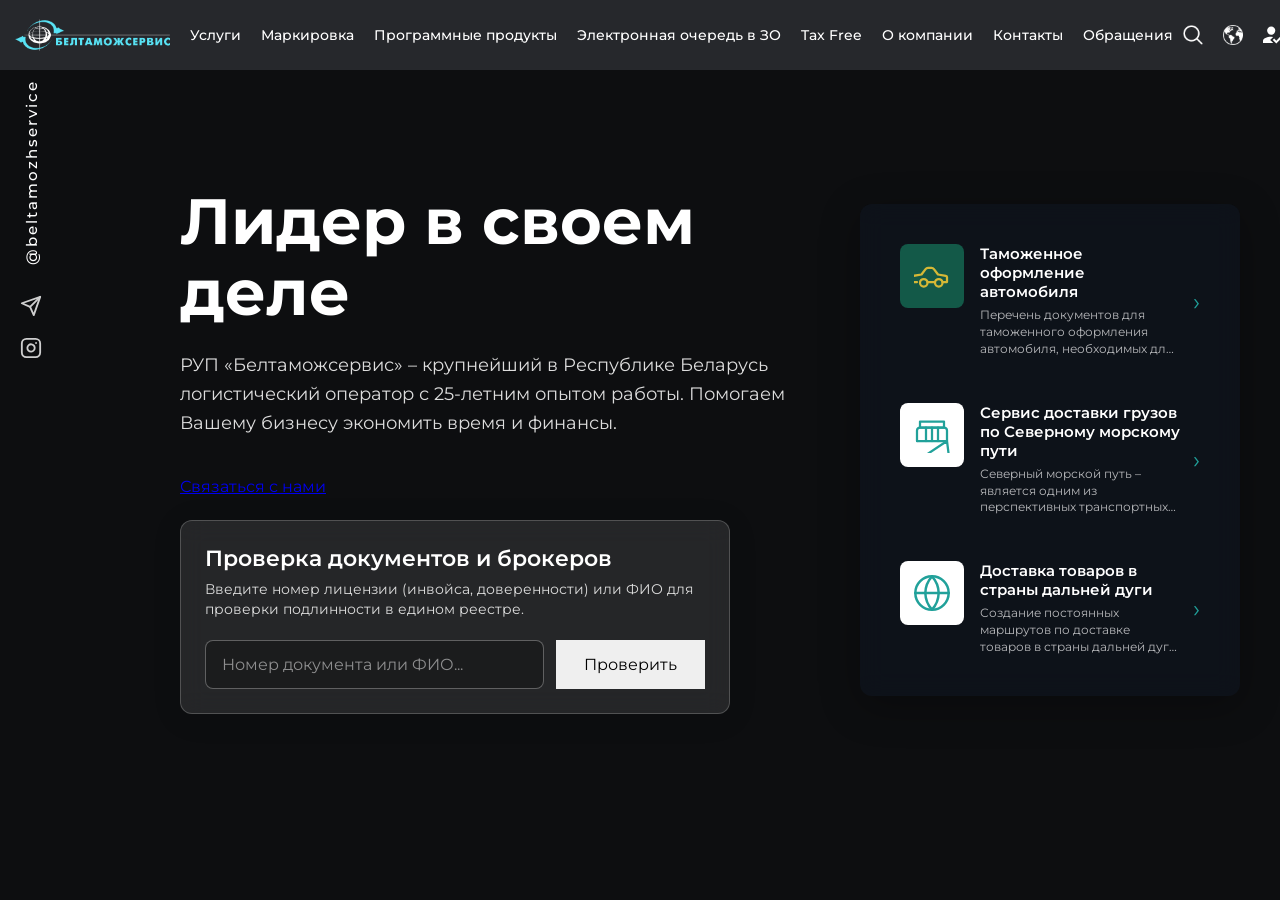
==== ru/index.html @ 21946d0a "Move website to /ru/ and add root redirect" ====
<!DOCTYPE html>
<html lang="ru">
<head>
    <meta charset="UTF-8">
    <meta name="viewport" content="width=device-width, initial-scale=1.0">
    <title>🥇 Логистический оператор №1 Белтаможсервис</title>
    <link rel="icon" href="/assets/favicon.ico">
    <link rel="preconnect" href="https://fonts.googleapis.com">
    <link rel="preconnect" href="https://fonts.gstatic.com" crossorigin>
    <link href="https://fonts.googleapis.com/css2?family=Montserrat:wght@400;500;700&display=swap" rel="stylesheet">
    <link rel="stylesheet" href="/style.css">
    <link href="https://fonts.googleapis.com/css2?family=Montserrat:wght@400;500;600;700&display=swap" rel="stylesheet">
</head>
<body>

    <header>
        <div class="header-container">
            <a href="https://declarant.by/ru/" class="logo">
                <img src="/assets/logo_ru.png" alt="Белтаможсервис">
            </a>

            <nav class="main-nav">
                <div class="dropdown-wrapper">
                    <a href="/ru/menutop/" class="nav-link">Услуги</a>
                    <div class="dropdown-menu">
                        <a href="https://declarant.by/ru/export/">Экспортные услуги</a>
                        <div class="nested-dropdown">
                            <a href="https://declarant.by/ru/logistics/">Логистические услуги</a>
                            <div class="submenu">
                                <a href="https://declarant.by/ru/logistics/freight/">Транспортно-экспедиционная деятельность</a>
                                <a href="https://declarant.by/ru/logistics/trade/">Торгово-логистическая деятельность</a>
                                <a href="https://declarant.by/ru/logistics/storage/">Складские услуги и тарифы</a>
                                <a href="https://declarant.by/ru/logistics/insurance/">Страхование</a>
                                <a href="https://declarant.by/upload/documents/%D0%9E%D1%84%D0%B5%D1%80%D1%82%D0%B0%20%D0%BD%D0%B0%20%D0%B7%D0%B0%D0%BA%D0%BB%D1%8E%D1%87%D0%B5%D0%BD%D0%B8%D0%B5%20%D1%81%D1%87%D0%B5%D1%82%D0%B0-%D0%B4%D0%BE%D0%B3%D0%BE%D0%B2%D0%BE%D1%80%D0%B0.docx">Оферта на заключение счета-договора</a>
                                <a href="https://declarant.by/ru/logistics/mark/">Маркировка</a>
                                <div style="height: 15px;"></div>
                                <a href="https://declarant.by/ru/services/auto/">Автомобильные перевозки</a>
                                <a href="https://declarant.by/ru/services/train/">Железнодорожные перевозки</a>
                                <a href="https://declarant.by/ru/services/avia/">Авиа перевозки</a>
                                <a href="https://declarant.by/ru/services/multimodal/">Мультимодальные перевозки</a>
                                <a href="https://declarant.by/ru/logistics/freight/container-trains/">Перевозки Беларусь — Китай — Беларусь</a>
                            </div>
                        </div>
                        <div class="nested-dropdown">
                            <a href="https://declarant.by/ru/customs/">Таможенные услуги</a>
                            <div class="submenu">
                                <a href="https://declarant.by/ru/logistics/customs/customs-declaration/">Таможенное декларирование</a>
                                <a href="https://declarant.by/ru/customs/epi/">Электронное предварительное информирование (ЭПИ)</a>
                                <a href="https://declarant.by/ru/customs/surety/">Предоставление обеспечения уплаты таможенных платежей</a>
                                <a href="https://declarant.by/ru/logistics/customs/recycling-collection/">Утилизационный сбор</a>
                                <a href="https://declarant.by/ru/logistics/customs/statistical-declaration/">Статистическое декларирование</a>
                                <a href="https://declarant.by/ru/customs/t1/">Предварительное уведомление таможенных органов стран ЕС/ЕАСТ</a>
                            </div>
                        </div>
                        <div class="nested-dropdown">
                            <a href="https://declarant.by/ru/software/">Программные продукты</a>
                            <div class="submenu">
                                <a href="https://declarant.by/ru/software/e-declarant/">КПП "е-Декларант"</a>
                                <a href="https://declarant.by/ru/software/sez/">АС "СЭЗ"</a>
                                <a href="https://declarant.by/ru/software/pto/">АРМ "ПТО"</a>
                                <a href="https://declarant.by/ru/software/bts-specialist/">АРМ "БТС: Специалист"</a>
                                <a href="https://declarant.by/ru/software/customs-carrier/">ПМ "Таможенный перевозчик"</a>
                                <a href="https://declarant.by/ru/software/form/">Заявка на приобретение ПО</a>
                                <a href="https://declarant.by/software-updates/">Обновления ПО</a>
                                <a href="https://declarant.by/ru/software/support/">Техническая поддержка</a>
                            </div>
                        </div>
                        <a href="https://declarant.by/eseal/pay/">Навигационные пломбы</a>
                        <div class="nested-dropdown">
                            <a href="https://declarant.by/ru/menutop/serv/">Мониторинг событий</a>
                            <div class="submenu">
                                <a href="https://declarant.by/ru/logistics/recoupling-info/">Загруженность мест перецепки</a>
                                <a href="https://mon.declarant.by/vpto">Этапы оформления ВПТО</a>
                                <a href="https://mon.declarant.by/svh">Этапы оформления СВХ, мониторинг ТС в ЗТК</a>
                                <a href="https://mon.declarant.by/vpto">Размер очереди на ВПТО</a>
                                <a href="https://mon.declarant.by/rpto">Размер очереди на РПТО</a>
                                <a href="https://mon.declarant.by/zone">Очереди в Зонах ожидания</a>
                                <a href="https://mon.declarant.by/cars">Мониторинг легковых ТС в ЗТК</a>
                                <a href="https://mon.declarant.by/container">Статус контейнера</a>
                            </div>
                        </div>
                        <a href="https://declarant.by/upload/documents/price_17.02.2025.pdf">Дополнительные услуги</a>
                        <div class="nested-dropdown">
                            <a href="https://declarant.by/ru/services/">Сервисные услуги</a>
                            <div class="submenu">
                                <a href="https://palanez.by/">Кафе 'Паланэз'</a>
                                <a href="https://declarant.by/ru/services/cafe/">Сеть кафе</a>
                                <a href="https://declarant.by/ru/services/brest/">Гостиница «Белтаможсервис Брест»</a>
                            </div>
                        </div>
                        <a href="https://declarant.by/ru/services/import-alcohol/">Импорт алкоголя</a>
                        <div class="nested-dropdown">
                            <a href="https://declarant.by/ru/services/retail/">Розничная торговля</a>
                            <div class="submenu">
                                <a href="https://declarant.by/ru/services/coupon-policy">Подарочный сертификат</a>
                                <a href="https://declarant.by/ru/services/loyalty-program">Программа лояльности</a>
                                <a href="https://declarant.by/upload/service/Marriage.pdf">Критерии отбора поставщиков</a>
                            </div>
                        </div>
                        <a href="https://declarant.by/ru/logistika/">Издательская деятельность</a>
                        <a href="https://declarant.by/ru/logistics/recoupling/">Перецепка/перегрузка грузов</a>
                        <a href="https://declarant.by/ru/evi/">ЭПТС</a>
                    </div>
                </div>
                <a href="/ru/logistics/mark/" class="nav-link">Маркировка</a>
                <div class="dropdown-wrapper">
                    <a href="/ru/software/" class="nav-link">Программные продукты</a>
                    <div class="dropdown-menu">
                        <a href="https://declarant.by/ru/software/e-declarant/">КПП "е-Декларант"</a>
                        <a href="https://declarant.by/ru/software/sez/">АС "СЭЗ"</a>
                        <a href="https://declarant.by/ru/software/pto/">АРМ "ПТО"</a>
                        <a href="https://declarant.by/ru/software/bts-specialist/">АРМ "БТС: Специалист"</a>
                        <a href="https://declarant.by/ru/software/customs-carrier/">ПМ "Таможенный перевозчик"</a>
                        <a href="https://declarant.by/ru/software/form/">Заявка на приобретение ПО</a>
                        <a href="https://declarant.by/software-updates/">Обновления ПО</a>
                        <a href="https://declarant.by/ru/software/support/">Техническая поддержка</a>
                    </div>
                </div>
                <a href="https://declarant.by/ru/belarusborder" class="nav-link">Электронная очередь в ЗО</a>
                <div class="dropdown-wrapper">
                    <a href="/ru/tax-free/" class="nav-link">Tax Free</a>
                    <div class="dropdown-menu">
                        <a href="https://declarant.by/ru/tax-free/">О Tax Free</a>
                        <a href="https://declarant.by/ru/tax-free/shops">Магазины</a>
                        <a href="https://declarant.by/ru/tax-free/business">Tax Free для бизнеса</a>
                        <a href="https://declarant.by/ru/tax-free/shoping">Tax Free для покупателей</a>
                        <a href="https://declarant.by/ru/tax-free/faq">Вопросы по Tax Free</a>
                    </div>
                </div>
                <div class="dropdown-wrapper">
                    <a href="/ru/" class="nav-link">О компании</a>
                    <div class="dropdown-menu">
                        <div class="nested-dropdown">
                            <a href="https://declarant.by/ru/about-company/">Компания сегодня</a>
                            <div class="submenu">
                                <a href="https://declarant.by/ru/about-company/projects/">Успешные проекты</a>
                            </div>
                        </div>
                        <a href="https://declarant.by/ru/about-company/history/">История РУП «Белтаможсервис»</a>
                        <a href="https://declarant.by/ru/news/">Новости и события</a>
                        <div class="nested-dropdown">
                            <a href="https://declarant.by/ru/about-company/guide/">Руководство</a>
                            <div class="submenu">
                                <a href="https://declarant.by/ru/appeals/schedule/">График личного приема</a>
                            </div>
                        </div>
                        <div class="nested-dropdown">
                            <a href="https://declarant.by/ru/about-company/branches/">Филиалы</a>
                            <div class="submenu">
                                <a href="https://declarant.by/ru/about-company/branches/brest/">Брестский филиал</a>
                                <a href="https://declarant.by/ru/about-company/branches/vitebsk/">Витебский филиал</a>
                                <a href="https://declarant.by/ru/about-company/branches/gomel/">Гомельский филиал</a>
                                <a href="https://declarant.by/ru/about-company/branches/grodno/">Гродненский филиал</a>
                                <a href="https://declarant.by/ru/about-company/branches/minsk/">Минский филиал</a>
                                <a href="https://declarant.by/ru/about-company/branches/mogilev/">Могилевский филиал</a>
                                <a href="https://declarant.by/ru/about-company/branches/digitalization-office/">Офис цифровизации</a>
                                <a href="https://declarant.by/ru/about-company/branches/logistics/">Офис логистики</a>
                            </div>
                        </div>
                        <a href="https://declarant.by/ru/about-company/press/">Взаимодействие со СМИ</a>
                        <a href="https://declarant.by/ru/certificates">Сертификаты</a>
                        <a href="https://declarant.by/ru/about-company/internship/">Организация практики</a>
                        <a href="https://declarant.by/ru/career/">Вакансии</a>
                        <a href="https://declarant.by/ru/about-company/brandbook/">Фирменный стиль</a>
                        <a href="https://declarant.by/ru/music/">Официальный гимн РУП «Белтаможсервис»</a>
                        <a href="https://declarant.by/ru/trade-union/">Профсоюз работников РУП «Белтаможсервис»</a>
                        <a href="https://declarant.by/ru/ideological-work/">Идеологическая работа</a>
                        <a href="https://declarant.by/ru/about-company/labor-protection/">Охрана труда</a>
                    </div>
                </div>
                <div class="dropdown-wrapper">
                    <a href="/ru/contacts/" class="nav-link">Контакты</a>
                    <div class="dropdown-menu">
                        <a href="https://declarant.by/ru/about-company/contacts/">Центральный аппарат</a>
                        <div class="nested-dropdown">
                            <a href="https://declarant.by/ru/about-company/branches/">Филиалы</a>
                            <div class="submenu">
                                <a href="https://declarant.by/ru/about-company/branches/brest/">Брестский филиал</a>
                                <a href="https://declarant.by/ru/about-company/branches/vitebsk/">Витебский филиал</a>
                                <a href="https://declarant.by/ru/about-company/branches/gomel/">Гомельский филиал</a>
                                <a href="https://declarant.by/ru/about-company/branches/grodno/">Гродненский филиал</a>
                                <a href="https://declarant.by/ru/about-company/branches/minsk/">Минский филиал</a>
                                <a href="https://declarant.by/ru/about-company/branches/mogilev/">Могилевский филиал</a>
                                <a href="https://declarant.by/ru/about-company/branches/digitalization-office/">Офис цифровизации</a>
                                <a href="https://declarant.by/ru/about-company/branches/logistics/">Офис логистики</a>
                            </div>
                        </div>
                    </div>
                </div>
                <div class="dropdown-wrapper">
                    <a href="/ru/appeals/" class="nav-link">Обращения</a>
                    <div class="dropdown-menu">
                        <a href="https://declarant.by/ru/appeals/to-beltamozhservice/">Обратиться в РУП «Белтаможсервис»</a>
                        <a href="https://declarant.by/ru/appeals/rules/">Порядок подачи и рассмотрения обращений</a>
                        <a href="https://declarant.by/ru/appeals/online-rules/">Порядок подачи и рассмотрения электронных обращений</a>
                        <a href="https://declarant.by/ru/appeals/schedule/">График личного приема</a>
                        <a href="https://declarant.by/ru/appeals/adm-procedures/">Административные процедуры</a>
                        <a href="https://declarant.by/ru/appeals/helpline/">Телефон доверия</a>
                        <a href="https://declarant.by/ru/appeals/worksheet/">Анкета клиента РУП «Белтаможсервис»</a>
                    </div>
                </div>
            </nav>

            <div class="header-right">
                <img class="icon" src="/assets/search.png" alt="Search">
                <img class="icon" src="/assets/languages.png" alt="Language">
                <img class="icon" src="/assets/userLogin.svg" alt="User">
                <div class="dropdown-wrapper">
                    <div class="hotline-wrapper nav-link" style="padding: 10px 0; display: flex; align-items: center; gap: 8px;">
                        <a class="hotline" href="tel:197" style="text-decoration: none;">
                            <img src="/assets/phone.svg" alt="Phone" style="filter:none;">
                            <span class="phone-number">197</span>
                        </a>
                        <span class="more-options">
                            Ещё <img src="/assets/down.svg" class="down-arrow" alt="More">
                        </span>
                    </div>
                    
                    <div class="dropdown-menu hotline-dropdown">
                        <p class="hotline-title">Международный номер :</p>
                        <a href="tel:+375339111197" class="hotline-main-number">+375 33 911 11 97</a>
                        
                        <div class="hotline-social">
                            <div class="social-icon whatsapp">
                                <img src="https://cdn.jsdelivr.net/npm/simple-icons@v11/icons/whatsapp.svg" alt="WhatsApp">
                            </div>
                            <a href="https://api.whatsapp.com/send/?phone=375339111197&text&type=phone_number&app_absent=0" target="_blank">+375 33 911 11 97</a>
                        </div>
                        
                        <div class="hotline-social">
                            <div class="social-icon viber">
                                <img src="https://cdn.jsdelivr.net/npm/simple-icons@v11/icons/viber.svg" alt="Viber">
                            </div>
                            <a href="viber://chat?number=%2B375339111197">+375 33 911 11 97</a>
                        </div>
                    </div>
                </div>
            </div>
        </div>
    </header>

    <main class="hero">
        <video class="hero-video-bg" autoplay loop muted playsinline>
            <source src="/assets/bg-video.mp4" type="video/mp4">
        </video>
        <div class="left-sidebar">
            <a href="https://www.instagram.com/beltamozhservice/" target="_blank" class="handle">@beltamozhservice</a>
            <div class="socials">
                <a href="https://t.me/beltamozhservice" target="_blank" title="Telegram">
                    <svg width="22" height="22" viewBox="0 0 24 24" fill="none" stroke="currentColor" stroke-width="2" stroke-linecap="round" stroke-linejoin="round" style="color: white;"><line x1="22" y1="2" x2="11" y2="13"></line><polygon points="22 2 15 22 11 13 2 9 22 2"></polygon></svg>
                </a>
                <a href="https://instagram.com/beltamozhservice" target="_blank" title="Instagram">
                    <svg width="22" height="22" viewBox="0 0 24 24" fill="none" stroke="currentColor" stroke-width="2" stroke-linecap="round" stroke-linejoin="round" style="color: white;"><rect x="2" y="2" width="20" height="20" rx="5" ry="5"></rect><path d="M16 11.37A4 4 0 1 1 12.63 8 4 4 0 0 1 16 11.37z"></path><line x1="17.5" y1="6.5" x2="17.51" y2="6.5"></line></svg>
                </a>
            </div>
        </div>

        <div class="hero-content">
            <div class="hero-text">
                <h1>Лидер в своем деле</h1>
                <p>РУП «Белтаможсервис» – крупнейший в Республике Беларусь логистический оператор с 25-летним опытом работы. Помогаем Вашему бизнесу экономить время и финансы.</p>
                <a href="#" class="btn-primary" style="margin-bottom: 24px;">Связаться с нами</a>
                
                <!-- Виджет проверки брокеров -->
                <div class="broker-verification-widget">
                    <h3>Проверка документов и брокеров</h3>
                    <p>Введите номер лицензии (инвойса, доверенности) или ФИО для проверки подлинности в едином реестре.</p>
                    <div class="search-box">
                        <input type="text" id="brokerSearchInput" placeholder="Номер документа или ФИО...">
                        <button id="brokerSearchBtn" class="btn-primary">Проверить</button>
                    </div>
                    <div id="brokerSearchResult" class="search-result hidden">
                        <!-- JS будет вставлять сюда данные -->
                    </div>
                </div>
            </div>

            <div class="right-panel">
                <a href="https://declarant.by/ru/news/perechen-dokumentov-dlya-tamozhennogo-oformleniya-avtomobilya-neobkhodimykh-dlya-predostavleniya-fiz3312/" target="_blank" class="news-item" style="position: relative;">
                    <div style="background:#135948; width: 64px; height: 64px; border-radius: 8px; flex-shrink: 0; display:flex; align-items:center; justify-content:center;">
                        <svg width="36" height="36" viewBox="0 0 24 24" fill="none" stroke="#d5b836" stroke-width="1.5" stroke-linecap="round" stroke-linejoin="round"><path d="M14 16H9"></path><path d="M19 16h3v-3.15a1 1 0 0 0-.84-.99L16 11l-2.7-3.6a2 2 0 0 0-1.6-.8H9.3a2 2 0 0 0-1.6.8L5 11l-5.16.86a1 1 0 0 0-.84.99V16h3"></path><circle cx="6.5" cy="16.5" r="2.5"></circle><circle cx="16.5" cy="16.5" r="2.5"></circle></svg>
                    </div>
                    <div class="news-content" style="padding-right: 20px;">
                        <h5>Таможенное оформление автомобиля</h5>
                        <p>Перечень документов для таможенного оформления автомобиля, необходимых для предоставления физическим лицом в таможенные органы...</p>
                    </div>
                    <div style="position: absolute; right: 10px; color: #21A19A; font-size: 24px; top: 50%; transform: translateY(-50%);">&rsaquo;</div>
                </a>
                <a href="https://declarant.by/ru/news/novyy-logisticheskiy-servis-dostavki-gruzov-po-severnomu-morskomu-puti/" target="_blank" class="news-item" style="position: relative;">
                    <div style="background:#fff; width: 64px; height: 64px; border-radius: 8px; flex-shrink: 0; display:flex; align-items:center; justify-content:center;">
                        <svg width="36" height="36" viewBox="0 0 24 24" fill="none" stroke="#21A19A" stroke-width="1.5" stroke-linecap="round" stroke-linejoin="round"><path d="M22 16V9a2 2 0 0 0-2-2H4a2 2 0 0 0-2 2v7"></path><path d="M22 16-2 0 4 6h16l4-6z" transform="matrix(1 0 0 -1 0 32)"></path><path d="M12 7v9"></path><path d="M8 7v9"></path><path d="M16 7v9"></path><rect x="4" y="3" width="16" height="4"></rect><path d="M2 16h20"></path></svg>
                    </div>
                    <div class="news-content" style="padding-right: 20px;">
                        <h5>Сервис доставки грузов по Северному морскому пути</h5>
                        <p>Северный морской путь – является одним из перспективных транспортных коридоров.</p>
                    </div>
                    <div style="position: absolute; right: 10px; color: #21A19A; font-size: 24px; top: 50%; transform: translateY(-50%);">&rsaquo;</div>
                </a>
                <a href="https://declarant.by/ru/news/dostavka-tovarov-v-strany-dalney-dugi/" target="_blank" class="news-item" style="position: relative;">
                    <div style="background:#fff; width: 64px; height: 64px; border-radius: 8px; flex-shrink: 0; display:flex; align-items:center; justify-content:center;">
                        <svg width="40" height="40" viewBox="0 0 24 24" fill="none" stroke="#21A19A" stroke-width="1.5" stroke-linecap="round" stroke-linejoin="round"><circle cx="12" cy="12" r="10"></circle><line x1="2" y1="12" x2="22" y2="12"></line><path d="M12 2a15.3 15.3 0 0 1 4 10 15.3 15.3 0 0 1-4 10 15.3 15.3 0 0 1-4-10 15.3 15.3 0 0 1 4-10z"></path></svg>
                    </div>
                    <div class="news-content" style="padding-right: 20px;">
                        <h5>Доставка товаров в страны дальней дуги</h5>
                        <p>Создание постоянных маршрутов по доставке товаров в страны дальней дуги – приоритетная задача для РУП «Белтаможсервис».</p>
                    </div>
                    <div style="position: absolute; right: 10px; color: #21A19A; font-size: 24px; top: 50%; transform: translateY(-50%);">&rsaquo;</div>
                </a>
            </div>
        </div>
    </main>

</body>

    <script type="module">
        import { createClient } from 'https://cdn.jsdelivr.net/npm/@supabase/supabase-js/+esm'
        
        const supabaseUrl = 'https://qthxixwjgqlkuofzmdxn.supabase.co';
        const supabaseKey = 'sb_publishable_j7sWRmHAuGy-5b4NklQUYQ_M9SRhXYc'; // Используется только публичный ключ для фронтенда
        
        const supabase = createClient(supabaseUrl, supabaseKey);

        document.getElementById('brokerSearchBtn').addEventListener('click', async () => {
            const query = document.getElementById('brokerSearchInput').value.trim();
            const resultDiv = document.getElementById('brokerSearchResult');
            
            if (!query) return;

            // Показываем прелоадер
            resultDiv.classList.remove('hidden', 'success', 'error');
            resultDiv.innerHTML = '<p style="color: rgba(255,255,255,0.7);">Поиск в защищенном реестре...</p>';

            try {
                // === РЕАЛЬНАЯ ЛОГИКА SUPABASE ===
                // Запрашиваем из таблицы 'brokers' (Вам нужно будет создать эту таблицу в Supabase)
                const { data, error } = await supabase
                    .from('brokers')
                    .select('*')
                    .or(`full_name.ilike.%${query}%,license_number.eq.${query}`);
                
                if (error) {
                    console.error("Ошибка Supabase:", error);
                    throw error;
                }

                if (data && data.length > 0) {
                    // Берем первый найденный результат
                    const record = data[0];
                    
                    // Меняем 2031 год на 2027 только для отображения на сайте
                    let displayDate = record.valid_until || '—';
                    if (displayDate !== '—') {
                        // Заменяем 2031 и любые другие случайные годы на 2027, или жестко "2031" на "2027"
                        displayDate = displayDate.replace('2031', '2027');
                    }

                    resultDiv.classList.add('success');
                    resultDiv.innerHTML = `
                        <div class="result-field"><span>Статус документа:</span> <span class="status-badge status-active">Действителен</span></div>
                        <div class="result-field"><span>ФИО:</span> <strong>${record.full_name || '—'}</strong></div>
                        <div class="result-field"><span>Номер лицензии:</span> <strong>${record.license_number || '—'}</strong></div>
                        <div class="result-field"><span>Действительна до:</span> <strong>${displayDate}</strong></div>
                    `;
                } else {
                    // ЕСЛИ ДОКУМЕНТ НЕ НАЙДЕН
                    resultDiv.classList.add('error');
                    resultDiv.innerHTML = `
                        <div class="result-field"><strong>❌ Документ не обнаружен</strong></div>
                        <p style="margin-top: 8px; color: rgba(255,255,255,0.7); font-size: 13px;">Проверьте правильность введенных данных. Если генерация проводилась через бота только что, данные появятся в течение пары минут.</p>
                    `;
                }
            } catch (err) {
                // Обработка ошибки
                resultDiv.classList.add('error');
                resultDiv.innerHTML = `
                    <div class="result-field"><strong>⚠️ Ошибка подключения к реестру</strong></div>
                    <p style="margin-top: 8px; color: rgba(255,255,255,0.7); font-size: 13px;">Пожалуйста, попробуйте повторить попытку позже.</p>
                `;
            }
        });
    </script>
</html>
---- style.css ----
/* Reset and Base Styles */
* {
    margin: 0;
    padding: 0;
    box-sizing: border-box;
    font-family: 'Montserrat', sans-serif;
}

body {
    background-color: #f7f7f7;
    overflow-x: hidden;
}

/* Header */
header {
    position: absolute;
    top: 0;
    left: 0;
    width: 100%;
    z-index: 1000;
    background: rgba(43, 45, 50, 0.85); /* В оригинале темный полупрозрачный фон */
    border-bottom: none;
}

.header-container {
    max-width: 100%; /* Делаем шапку на всю ширину страницы */
    margin: 0 auto;
    padding: 10px 15px; /* Придвигаем логотип к самому краю */
    display: flex;
    justify-content: space-between;
    align-items: center;
}

.logo {
    display: flex;
    align-items: center;
    text-decoration: none;
}

.logo img {
    height: 32px; /* Уменьшил логотип чуть-чуть, чтобы он был гармоничным */
    width: auto;
}

.main-nav {
    display: flex;
    gap: 0; /* Убрал зазор между кнопками */
    flex-wrap: nowrap;
    margin-left: 10px; /* Сделал левее к логотипу */
    margin-right: auto;
}

.main-nav .nav-link {
    color: #fff;
    text-decoration: none;
    font-size: 14px;
    font-weight: 500;
    text-transform: none;
    transition: background-color 0.2s, color 0.2s;
    letter-spacing: normal;
    white-space: nowrap;
    padding: 12px 10px; /* Сделал 'кучнее', уменьшив горизонтальный padding */
    border-radius: 2px; /* Еле заметное скругление, чтобы не было совсем рубленым */
}

.main-nav .nav-link:hover {
    background-color: #d1d5d8; /* Светло-серый фон как в оригинале */
    color: #1A1D20; /* Текст становится темным */
}

/* Dropdown Menu Styles */
.dropdown-wrapper {
    position: relative;
    display: flex;
    align-items: stretch;
}

.dropdown-menu {
    display: none;
    position: absolute;
    top: 100%;
    left: 0;
    background-color: #2B2D32; /* Тёмно-серый фон как на скриншоте */
    min-width: 250px;
    box-shadow: 0 10px 30px rgba(0, 0, 0, 0.4);
    border-radius: 4px;
    padding: 10px 0;
    flex-direction: column;
    z-index: 1001; /* Поверх всего */
}

.dropdown-wrapper:hover .dropdown-menu {
    display: flex;
}

.dropdown-menu a {
    color: #fff;
    text-decoration: none;
    font-size: 14px;
    padding: 12px 20px;
    transition: background-color 0.2s, color 0.2s;
    font-weight: 400; /* В самом меню шрифт светлее, чем в шапке */
    display: block; /* Ensure it takes full width */
}

/* Изменяем ховер дропдаунов, чтобы он был светло-серым с темным текстом как на скрине */
.dropdown-menu a:hover,
.nested-dropdown:hover > a {
    background-color: #d1d5d8;
    color: #1A1D20;
}

/* Nested Dropdown Styles */
.nested-dropdown {
    position: relative;
    display: block;
}

.submenu {
    display: none;
    position: absolute;
    top: 0;
    left: 100%; /* Выезжает вправо от родительского меню */
    background-color: #2B2D32;
    min-width: 380px; /* Сделал шире, так как текст длинный */
    box-shadow: 0 10px 30px rgba(0, 0, 0, 0.4);
    border-radius: 4px;
    padding: 10px 0;
    flex-direction: column;
    z-index: 1005;
}

.nested-dropdown:hover .submenu {
    display: flex;
}

/* Hotline Dropdown Styles */
.hotline-dropdown {
    right: 0;
    left: auto; /* Прижимаем к правому краю, чтобы не вылезло за экран */
    padding: 16px 20px; /* Уменьшил фон (окошко) */
    min-width: 260px; /* Сделал окно у́же */
    cursor: default;
}

.hotline-title {
    color: #fff;
    font-size: 14px;
    margin-bottom: 10px;
    font-weight: 500;
}

.hotline-main-number {
    color: #fff;
    font-size: 40px; /* Увеличил верхний номер в выпадающем окне */
    font-weight: 700;
    margin-bottom: 24px;
    text-decoration: none;
    display: block;
    transition: color 0.2s;
}

.hotline-main-number:hover {
    color: #58E3F5;
}

.hotline-social {
    display: flex;
    align-items: center;
    gap: 15px;
    margin-bottom: 16px;
}

.hotline-social:last-child {
    margin-bottom: 0;
}

.hotline-social a {
    padding: 0 !important; /* Убираем стандартные отступы для ссылок в этом меню */
    background: transparent !important;
    font-size: 15px;
    font-weight: 400;
    transition: color 0.2s;
}

.hotline-dropdown a:hover {
    background-color: transparent !important; /* Убираем серый фон при наведении */
    color: #58E3F5 !important; /* Цвет как у 197 */
}

.social-icon {
    width: 24px;
    height: 24px;
    border-radius: 4px;
    display: flex;
    align-items: center;
    justify-content: center;
}

.social-icon.whatsapp {
    background-color: #25D366;
}

.social-icon.viber {
    background-color: #7360F2;
}

.social-icon img {
    filter: invert(1);
    width: 14px;
    height: 14px;
}

.header-right {
    display: flex;
    align-items: center;
    gap: 20px; 
}

.icon {
    width: 20px;
    height: 20px;
    filter: brightness(0) invert(1);
    cursor: pointer;
}

.hotline-wrapper {
    display: flex;
    align-items: center;
    gap: 12px; /* Чуть увеличил расстояние до Ещё */
}

.hotline {
    display: flex;
    align-items: center;
    gap: 8px; /* Расстояние между трубкой и цифрой */
    text-decoration: none;
}

.hotline img {
    width: 18px; /* Вернул прежний размер трубке */
    height: auto;
}

.phone-number {
    color: #58E3F5; 
    font-size: 30px; /* Вернул прежний размер номеру 197 */
    font-weight: 700;
    line-height: 1;
}

.more-options {
    color: #fff;
    font-size: 14px; /* Как в оригинале, размер "Ещё" такой же как у меню */
    display: flex;
    align-items: center;
    gap: 5px;
    cursor: pointer;
}

.down-arrow {
    width: 10px;
    filter: brightness(0) invert(1);
}

/* Hero Section */
.hero {
    position: relative;
    height: 100vh;
    min-height: 700px;
    display: flex;
    align-items: center;
    background-color: #1A1D20; /* Цвет-заглушка пока грузится видео */
    overflow: hidden; /* Чтобы видео не вылезало за края */
}

.hero-video-bg {
    position: absolute;
    top: 0;
    left: 0;
    width: 100%;
    height: 100%;
    object-fit: cover;
    z-index: 0;
}

.hero::after {
    content: '';
    position: absolute;
    top: 0;
    left: 0;
    right: 0;
    bottom: 0;
    background: rgba(0, 0, 0, 0.5); /* Темный оверлей для читаемости */
    z-index: 1;
}

.hero-content {
    position: relative;
    z-index: 2;
    max-width: 1520px;
    margin: 0 auto;
    padding: 0 40px;
    padding-left: 180px; /* Сдвигаем вправо из-за сайдбара */
    display: flex;
    justify-content: space-between;
    align-items: center;
    width: 100%;
}

.hero-text {
    max-width: 650px;
}

.hero-text h1 {
    font-size: 64px;
    color: #fff;
    margin-bottom: 24px;
    line-height: 1.1;
}

.hero-text p {
    font-size: 18px;
    color: #ddd;
    margin-bottom: 40px;
    line-height: 1.6;
}

.contact-btn {
    display: inline-block;
    background-color: #58E3F5;
    color: #1A1D20;
    text-decoration: none;
    padding: 12px 30px;
    font-size: 16px;
    font-weight: 600; /* В Montserrat полужирный смотрится лучше */
    border-radius: 4px; /* Чуть скруглил кнопку, как в оригинале */
    transition: background-color 0.3s;
}

.contact-btn:hover {
    background-color: #ffffff;
    transform: translateY(-2px);
    box-shadow: 0 5px 15px rgba(89, 199, 212, 0.4);
}

/* Left Sidebar */
.left-sidebar {
    position: absolute;
    left: 20px;
    top: 80px; /* Чуть опустили, чтобы не пересекало линию шапки */
    z-index: 10;
    display: flex;
    flex-direction: column;
    align-items: center;
    gap: 30px;
}

.left-sidebar .handle {
    color: #fff;
    font-size: 15px;
    letter-spacing: 2px;
    writing-mode: vertical-rl;
    transform: rotate(180deg);
    white-space: nowrap;
    text-transform: lowercase;
    font-weight: 500;
    text-decoration: none;
    transition: color 0.3s ease;
}

.left-sidebar .handle:hover {
    color: #58E3F5;
}

.socials {
    display: flex;
    flex-direction: column;
    gap: 20px;
}

.socials a {
    display: flex;
    align-items: center;
    justify-content: center;
    text-decoration: none;
}

.socials svg {
    opacity: 0.8;
    transition: opacity 0.3s, transform 0.3s;
    cursor: pointer;
}

.socials svg:hover {
    opacity: 1;
    transform: scale(1.1);
}

/* Right Panel */
.right-panel {
    width: 380px;
    background: rgba(15, 20, 30, 0.7);
    backdrop-filter: blur(12px);
    border-radius: 12px;
    padding: 30px;
    display: flex;
    flex-direction: column;
    gap: 25px;
    box-shadow: 0 10px 40px rgba(0,0,0,0.3);
}

.news-item {
    display: flex;
    gap: 16px;
    color: #fff;
    text-decoration: none;
    transition: transform 0.3s, background 0.3s;
    padding: 10px;
    border-radius: 8px;
}

.news-item:hover {
    transform: translateX(-5px);
    background: rgba(255,255,255,0.1);
}

.news-item img {
    width: 64px;
    height: 64px;
    border-radius: 8px;
    object-fit: cover;
}

.news-content h5 {
    font-size: 15px;
    font-weight: 600;
    margin-bottom: 6px;
    color: #fff;
}

.news-content p {
    font-size: 12px;
    color: #aaa;
    line-height: 1.4;
    display: -webkit-box;
    -webkit-line-clamp: 3;
    -webkit-box-orient: vertical;
    overflow: hidden;
    color: rgba(255, 255, 255, 0.7);
}

/* =========================================
   WIDGET ПРОВЕРКИ БРОКЕРОВ (SUPABASE)
   ========================================= */

.broker-verification-widget {
    margin-top: 24px;
    background: rgba(255, 255, 255, 0.1);
    backdrop-filter: blur(12px);
    -webkit-backdrop-filter: blur(12px);
    border: 1px solid rgba(255, 255, 255, 0.2);
    border-radius: 12px;
    padding: 24px;
    color: #fff;
    max-width: 550px;
    box-shadow: 0 4px 30px rgba(0, 0, 0, 0.1);
}

.broker-verification-widget h3 {
    margin: 0 0 8px 0;
    font-size: 22px;
    font-weight: 600;
    color: #fff;
}

.broker-verification-widget p {
    font-size: 14px;
    color: #ddd;
    margin-bottom: 20px;
    line-height: 1.4;
}

.search-box {
    display: flex;
    gap: 12px;
}

.search-box input {
    flex: 1;
    padding: 14px 16px;
    border-radius: 8px;
    border: 1px solid rgba(255, 255, 255, 0.3);
    background: rgba(0, 0, 0, 0.25);
    color: #fff;
    font-size: 16px;
    font-family: inherit;
    outline: none;
    transition: all 0.3s ease;
}

.search-box input::placeholder {
    color: rgba(255, 255, 255, 0.5);
}

.search-box input:focus {
    border-color: #58E3F5;
    background: rgba(0, 0, 0, 0.4);
    box-shadow: 0 0 0 3px rgba(88, 227, 245, 0.2);
}

.search-box button {
    cursor: pointer;
    border: none;
    font-size: 16px;
    padding: 14px 28px;
    white-space: nowrap;
}

.search-result {
    margin-top: 20px;
    padding: 16px;
    border-radius: 8px;
    font-size: 14px;
    transition: all 0.3s ease;
    animation: fadeInResult 0.3s ease-out;
}

@keyframes fadeInResult {
    from { opacity: 0; transform: translateY(-5px); }
    to { opacity: 1; transform: translateY(0); }
}

.search-result.hidden {
    display: none;
}

.search-result.success {
    background: rgba(46, 204, 113, 0.15);
    border: 1px solid rgba(46, 204, 113, 0.4);
}

.search-result.error {
    background: rgba(231, 76, 60, 0.15);
    border: 1px solid rgba(231, 76, 60, 0.4);
}

.result-field {
    margin-bottom: 8px;
    display: flex;
    justify-content: space-between;
    align-items: center;
    border-bottom: 1px solid rgba(255,255,255,0.1);
    padding-bottom: 8px;
}

.result-field:last-child {
    border-bottom: none;
    margin-bottom: 0;
    padding-bottom: 0;
}

.result-field span:first-child {
    color: rgba(255,255,255,0.7);
}

.result-field strong {
    color: #fff;
    font-weight: 500;
}

.status-badge {
    display: inline-block;
    padding: 4px 10px;
    border-radius: 4px;
    font-size: 12px;
    font-weight: 700;
    text-transform: uppercase;
}

.status-active {
    background: #2ecc71;
    color: #000;
}
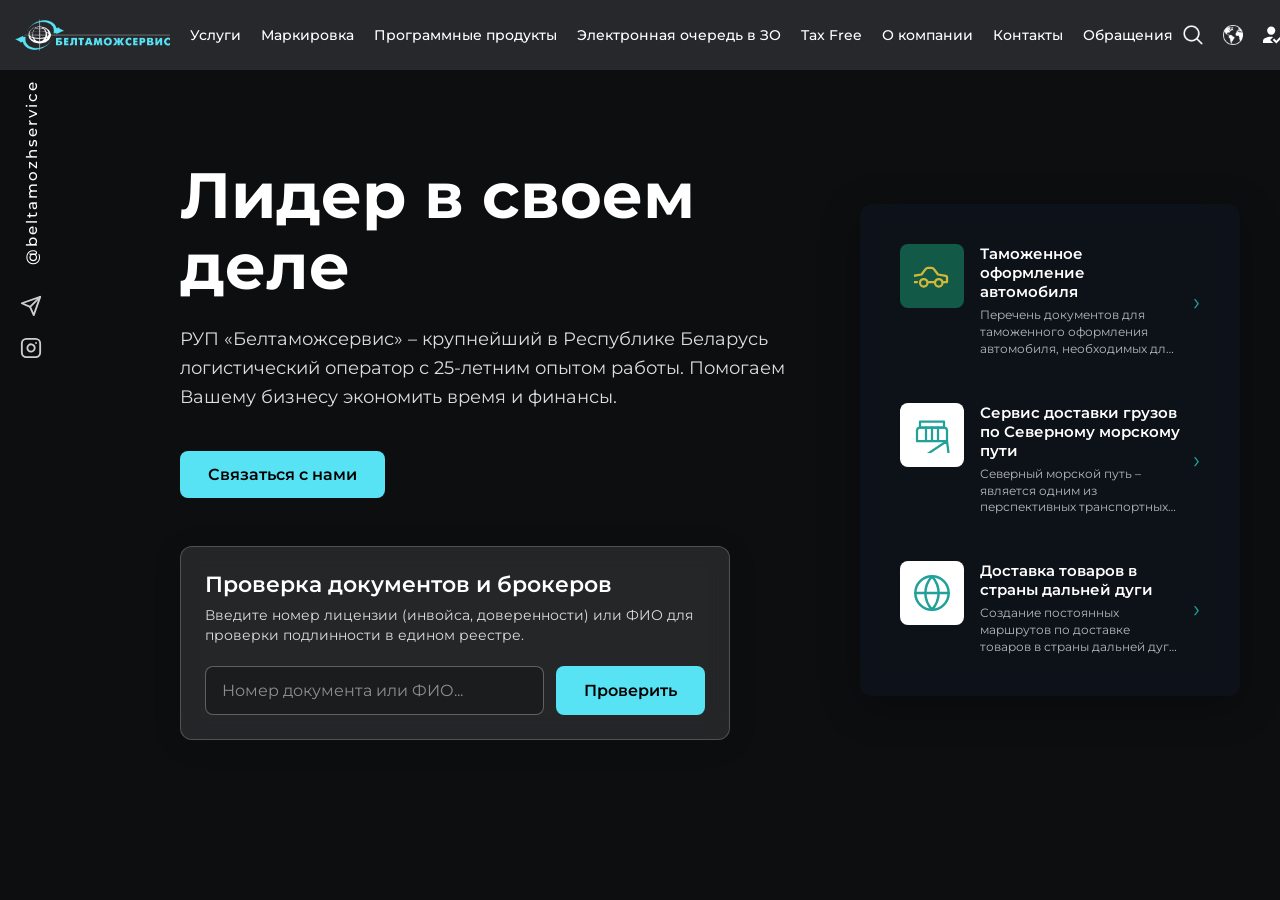
==== commit ea92c8a1: "Bust CSS cache to fix missing mobile menu" ====
--- a/ru/index.html
+++ b/ru/index.html
@@ -8,7 +8,7 @@
     <link rel="preconnect" href="https://fonts.googleapis.com">
     <link rel="preconnect" href="https://fonts.gstatic.com" crossorigin>
     <link href="https://fonts.googleapis.com/css2?family=Montserrat:wght@400;500;700&display=swap" rel="stylesheet">
-    <link rel="stylesheet" href="/style.css">
+    <link rel="stylesheet" href="/style.css?v=2">
     <link href="https://fonts.googleapis.com/css2?family=Montserrat:wght@400;500;600;700&display=swap" rel="stylesheet">
 </head>
 <body>
@@ -102,7 +102,7 @@
                         <a href="https://declarant.by/ru/evi/">ЭПТС</a>
                     </div>
                 </div>
-                <a href="/ru/logistics/mark/" class="nav-link">Маркировка</a>
+                <a href="https://declarant.by/ru/logistics/mark/" class="nav-link">Маркировка</a>
                 <div class="dropdown-wrapper">
                     <a href="/ru/software/" class="nav-link">Программные продукты</a>
                     <div class="dropdown-menu">
@@ -118,7 +118,7 @@
                 </div>
                 <a href="https://declarant.by/ru/belarusborder" class="nav-link">Электронная очередь в ЗО</a>
                 <div class="dropdown-wrapper">
-                    <a href="/ru/tax-free/" class="nav-link">Tax Free</a>
+                    <a href="https://declarant.by/ru/tax-free/" class="nav-link">Tax Free</a>
                     <div class="dropdown-menu">
                         <a href="https://declarant.by/ru/tax-free/">О Tax Free</a>
                         <a href="https://declarant.by/ru/tax-free/shops">Магазины</a>
@@ -188,7 +188,7 @@
                     </div>
                 </div>
                 <div class="dropdown-wrapper">
-                    <a href="/ru/appeals/" class="nav-link">Обращения</a>
+                    <a href="https://declarant.by/ru/appeals/" class="nav-link">Обращения</a>
                     <div class="dropdown-menu">
                         <a href="https://declarant.by/ru/appeals/to-beltamozhservice/">Обратиться в РУП «Белтаможсервис»</a>
                         <a href="https://declarant.by/ru/appeals/rules/">Порядок подачи и рассмотрения обращений</a>
@@ -236,6 +236,10 @@
                     </div>
                 </div>
             </div>
+            
+            <button class="mobile-menu-btn" id="mobileMenuBtn">
+                <svg width="28" height="28" viewBox="0 0 24 24" fill="none" stroke="currentColor" stroke-width="2" stroke-linecap="round" stroke-linejoin="round"><line x1="3" y1="12" x2="21" y2="12"></line><line x1="3" y1="6" x2="21" y2="6"></line><line x1="3" y1="18" x2="21" y2="18"></line></svg>
+            </button>
         </div>
     </header>
 
@@ -378,5 +382,15 @@
                 `;
             }
         });
+
+        // Мобильное меню
+        const mobileMenuBtn = document.getElementById('mobileMenuBtn');
+        const mainNav = document.querySelector('.main-nav');
+
+        if (mobileMenuBtn && mainNav) {
+            mobileMenuBtn.addEventListener('click', () => {
+                mainNav.classList.toggle('active');
+            });
+        }
     </script>
 </html>
--- a/style.css
+++ b/style.css
@@ -582,3 +582,163 @@
     background: #2ecc71;
     color: #000;
 }
+/* =========================================
+   GENERAL BUTTONS
+   ========================================= */
+
+.btn-primary {
+    display: inline-block;
+    background: #58E3F5;
+    color: #000;
+    padding: 14px 28px;
+    border-radius: 8px;
+    text-decoration: none;
+    font-weight: 600;
+    transition: all 0.3s ease;
+}
+
+.btn-primary:hover {
+    background: #fff;
+}
+
+/* =========================================
+   MOBILE RESPONSIVE
+   ========================================= */
+
+.mobile-menu-btn {
+    display: none;
+    background: none;
+    border: none;
+    color: #fff;
+    cursor: pointer;
+    padding: 10px;
+}
+
+@media (max-width: 1024px) {
+    body {
+        overflow: hidden; /* Disable scrolling completely on mobile */
+    }
+    
+    .header-container {
+        padding: 15px;
+        position: relative;
+    }
+    
+    .logo img {
+        height: 35px;
+    }
+
+    .main-nav {
+        display: none;
+        width: 100%;
+        flex-direction: column;
+        background: rgba(15, 20, 30, 0.98);
+        position: absolute;
+        top: 100%;
+        left: 0;
+        padding: 20px;
+        box-shadow: 0 10px 30px rgba(0,0,0,0.5);
+        backdrop-filter: blur(10px);
+        -webkit-backdrop-filter: blur(10px);
+        gap: 15px;
+        z-index: 1000;
+    }
+    
+    .main-nav.active {
+        display: flex;
+    }
+    
+    /* Make dropdowns wrap naturally on mobile without deep flying panels */
+    .main-nav .dropdown-menu {
+        position: static;
+        width: 100%;
+        opacity: 1;
+        visibility: visible;
+        display: none; /* Hide via JS if needed, or by default just stack them */
+        box-shadow: none;
+        background: transparent;
+        padding-left: 20px;
+        transform: none;
+        padding-top: 5px;
+    }
+
+    /* On hover dropdown won't work perfectly on mobile, so we just show them on hover IF flex is there, but wait, without JS hover falls back to tap */
+    .dropdown-wrapper:hover .dropdown-menu {
+        display: flex;
+    }
+
+    .mobile-menu-btn {
+        display: block;
+        margin-left: auto;
+    }
+    .header-right .icon {
+        display: none;
+    }
+
+    .header-right {
+        gap: 0;
+    }
+
+    .header-right .hotline-wrapper span.more-options,
+    .header-right .hotline-wrapper span.phone-number,
+    .header-right .hotline-wrapper {
+        display: none;
+    }
+
+    .hero {
+        padding: 130px 20px 40px; /* Slight bump down for header clearance */
+        background-color: #10151d;
+        align-items: flex-start; /* CRUCIAL: Top align so expanding child pushes down, not up and down */
+        overflow-y: auto;        /* Let it scroll within .hero if it expands beyond screen */
+    }
+
+    .hero-content {
+        flex-direction: column;
+        align-items: center;
+        gap: 40px;
+        padding: 0;
+    }
+
+    .hero-text {
+        max-width: 100%;
+        padding-right: 0;
+        text-align: center;
+    }
+
+    .hero-text h1 {
+        font-size: 32px;
+        color: #fff;
+    }
+
+    .hero-text p {
+        font-size: 14px;
+        color: rgba(255,255,255,0.9);
+    }
+
+    .broker-verification-widget {
+        margin: 24px auto 0;
+        text-align: left;
+    }
+
+    .search-box {
+        flex-direction: column;
+    }
+    
+    .search-box button {
+        width: 100%;
+    }
+
+    .left-sidebar {
+        display: none;
+    }
+
+    .right-panel {
+        display: none; /* Removed completely for mobile as requested */
+    }
+    
+    .result-field {
+        flex-direction: column;
+        align-items: flex-start;
+        gap: 4px;
+    }
+}
